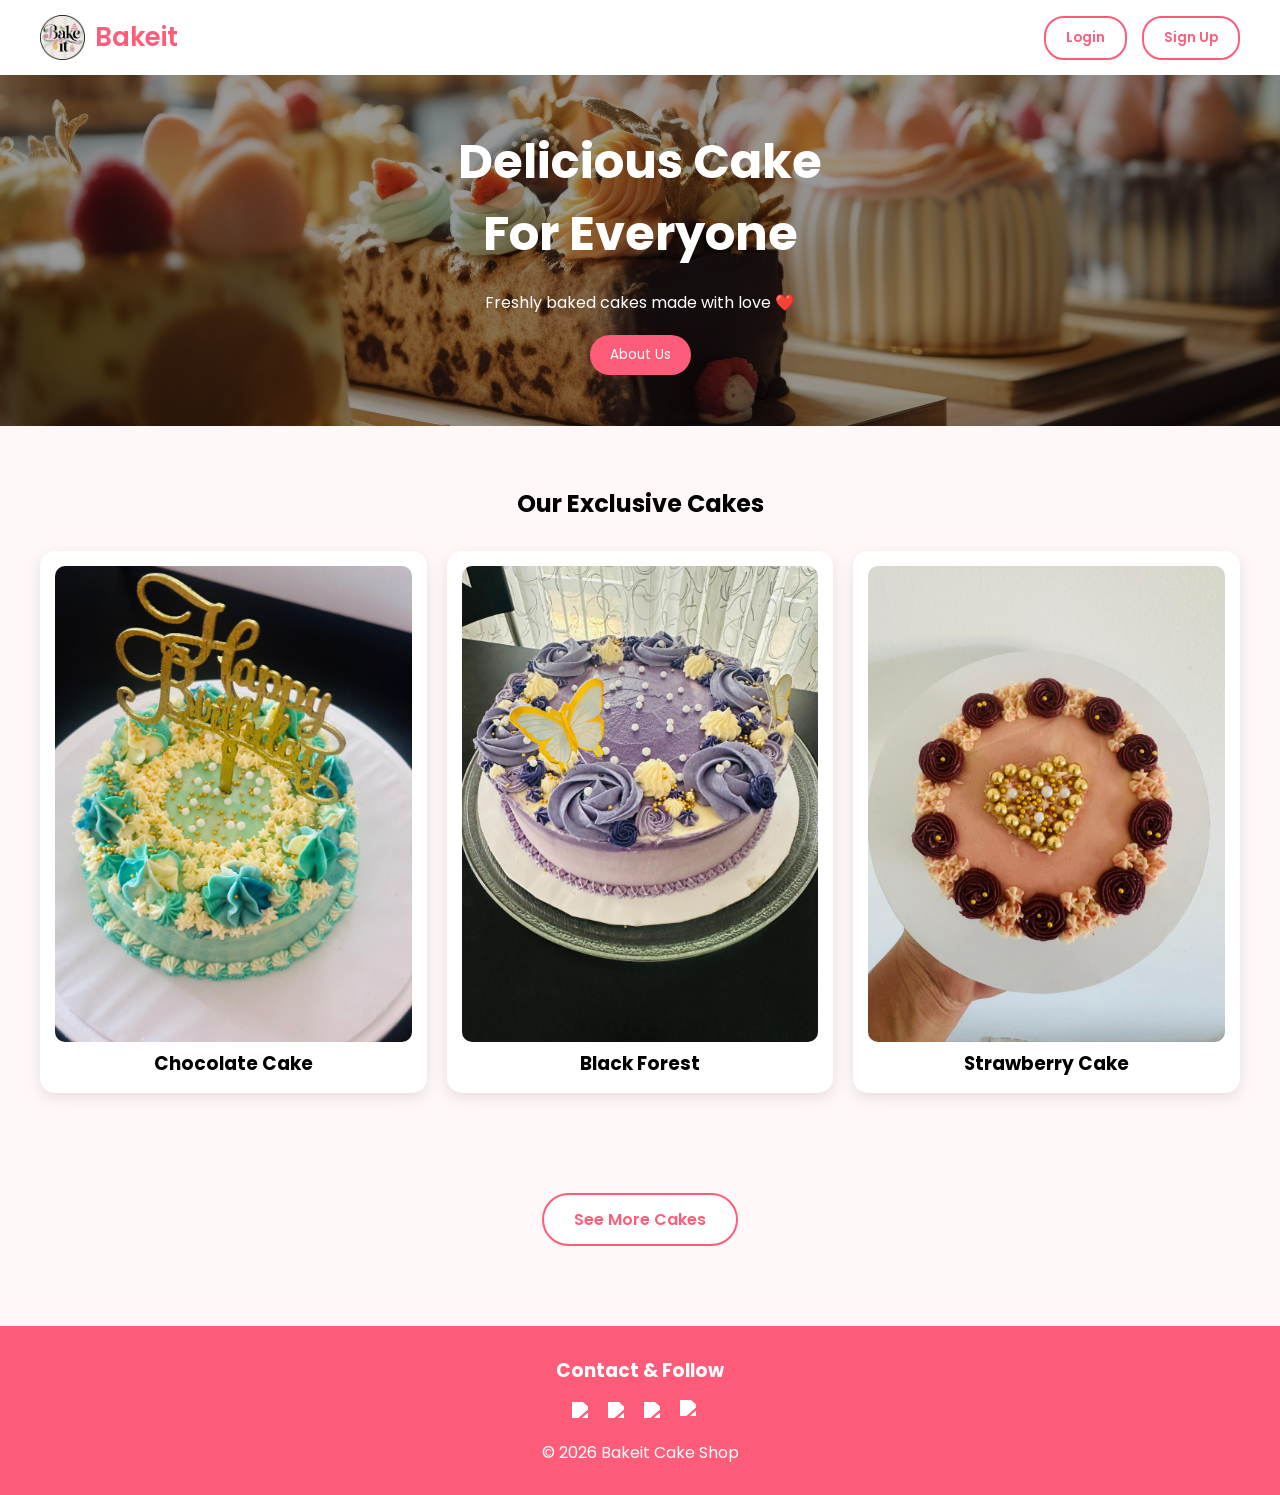
==== index.html @ 615b2ef1 "first commit" ====
<!DOCTYPE html>
<html lang="en">

<head>
  <meta charset="UTF-8">
  <meta name="viewport" content="width=device-width, initial-scale=1.0">
  <title>Bakeit Cake Shop</title>
  <link href="https://fonts.googleapis.com/css2?family=Poppins:wght@300;400;600;700&display=swap" rel="stylesheet">

  <style>
    * {
      margin: 0;
      padding: 0;
      box-sizing: border-box;
      font-family: 'Poppins', sans-serif;
    }

    body {
      background: #fff7f8;
      overflow-x: hidden;
    }

    header {
      display: flex;
      justify-content: space-between;
      /* Pushes logo left and header-right right */
      align-items: center;
      padding: 15px 40px;
      background: white;
      flex-wrap: wrap;
    }

    .header-right {
      display: flex;
      align-items: center;
      gap: 15px;
      /* Adds space between Login, Sign Up, and Cart */
    }

    /* Optional: Clean up the cart icon style to match your image */
    .cart-icon {
      font-size: 24px;
      position: relative;
      cursor: pointer;
    }

    .cart-icon span {
      position: absolute;
      top: -5px;
      right: -10px;
      background: #ff5c7a;
      color: white;
      font-size: 12px;
      padding: 2px 6px;
      border-radius: 50%;
    }

    .logo {
      display: flex;
      align-items: center;
      gap: 10px;
    }

    .logo img {
      height: 45px;
    }

    .logo span {
      font-size: 26px;
      font-weight: 600;
      color: #ff5c7a;
    }

    nav a {
      margin: 0 15px;
      text-decoration: none;
      color: #555;
    }

    .btn1 {
      background: #ff5c7a;
      color: white;
      padding: 10px 20px;
      border: none;
      border-radius: 25px;
      cursor: pointer;
    }

    /* HERO SECTION */
    .hero {
      position: relative;
      height: 351px;
      /* keep your height */
      width: 100%;
      /* full width */
      overflow: hidden;
    }

    .hero img {
      position: absolute;
      width: 100%;
      height: 100%;
      object-fit: cover;
      top: 0;
      left: 0;
      z-index: 1;
    }

    /* overlay */
    .hero::after {
      content: "";
      position: absolute;
      width: 100%;
      height: 100%;
      background: rgba(0, 0, 0, 0.4);
      top: 0;
      left: 0;
      z-index: 2;
    }

    .hero {
      display: flex;
      align-items: center;
      justify-content: center;
      text-align: center;
    }

    .hero-text {
      position: relative;
      z-index: 3;
      color: white;
      text-align: center;
      max-width: 600px;
    }

    .hero-text h1 {
      font-size: 48px;
      margin-bottom: 20px;
    }

    .hero-text p {
      margin-bottom: 20px;
    }

    .section {
      padding: 60px 40px;
      text-align: center;
    }

    .cakes {
      display: grid;
      grid-template-columns: repeat(auto-fit, minmax(250px, 1fr));
      gap: 20px;
      margin-top: 30px;
    }

    .cake {
      background: white;
      padding: 15px;
      border-radius: 15px;
      box-shadow: 0 5px 15px rgba(0, 0, 0, 0.1);
    }

    .cake img {
      width: 100%;
      border-radius: 10px;
    }

    footer {
      text-align: center;
      padding: 20px;
      background: #ff5c7a;
      color: white;
    }

    /* MOBILE */
    @media (max-width:768px) {
      .hero-text h1 {
        font-size: 28px;
      }
    }

    .see-more {
      text-align: center;
      margin: 40px 0 80px;
    }

    .see-more .btn {
      padding: 12px 30px;
      font-size: 16px;
      border-radius: 30px;
    }

    .cart-icon {
      position: relative;
      cursor: pointer;
      font-size: 20px;
    }

    .cart-icon span {
      position: absolute;
      top: -8px;
      right: -10px;
      background: #ff5c7a;
      color: white;
      font-size: 12px;
      padding: 2px 6px;
      border-radius: 50%;
    }

    .cart-box {
      position: fixed;
      right: -300px;
      top: 0;
      width: 300px;
      height: 100%;
      background: white;
      box-shadow: -5px 0 15px rgba(0, 0, 0, 0.2);
      padding: 20px;
      transition: 0.3s;
      z-index: 999;
    }

    .cart-box.active {
      right: 0;
    }

    .modal {
      display: none;
      position: fixed;
      top: 0;
      left: 0;
      width: 100%;
      height: 100%;
      background: rgba(0, 0, 0, 0.5);
      justify-content: center;
      align-items: center;
      z-index: 999;
    }

    .modal-content {
      background: white;
      padding: 20px;
      border-radius: 10px;
      text-align: center;
      width: 300px;
    }

    .modal input {
      width: 100%;
      margin: 10px 0;
      padding: 10px;
    }

    .btn {
      background: white;
      /* white button */
      color: #ff5c7a;
      /* pink text */
      padding: 10px 20px;
      border: 2px solid #ff5c7a;
      /* pink border */
      border-radius: 20px;
      cursor: pointer;
      font-weight: 600;
    }

    .btn:hover {
      background: #ff5c7a;
      color: white;
    }

    footer img:hover {
      transform: scale(1.1);
      transition: 0.3s;
    }

    @media (max-width: 768px) {

      header {
        flex-direction: row !important;
        /* keep row */
        justify-content: space-between;
        align-items: center;
        padding: 10px 15px;
      }

      .logo {
        flex: 1;
      }

      .header-right {
        display: flex;
        gap: 10px;
        flex: 1;
        justify-content: flex-end;
      }

      /* Buttons smaller for mobile */
      .btn {
        padding: 8px 14px;
        font-size: 13px;
      }

    }
  </style>
</head>

<body>

  <header>
    <div class="logo">
      <img src="images/logo.png" alt="logo">
      <span>Bakeit</span>
    </div>

    <div class="header-right" id="authArea"></div>
    </div>
  </header>

  <!-- HERO -->
  <section class="hero">

    <img src="images/main2.png" alt="cake">

    <div class="hero-text">
      <h1>Delicious Cake<br>For Everyone</h1>
      <p>Freshly baked cakes made with love ❤️</p>
      <button class="btn1" onclick="openAbout()">About Us</button>
    </div>
    <div id="loginBox" class="modal">
      <div class="modal-content">
        <h2>Login</h2>
        <input type="text" id="loginUser" placeholder="Username">
        <input type="password" id="loginPass" placeholder="Password">
        <button onclick="login()">Login</button>
        <span onclick="closeModal()">Close</span>
      </div>
    </div>

    <div id="signupBox" class="modal">
      <div class="modal-content">
        <h2>Sign Up</h2>
        <input type="text" id="signupUser" placeholder="Username">
        <input type="password" id="signupPass" placeholder="Password">
        <button onclick="signup()">Sign Up</button>
        <span onclick="closeModal()">Close</span>
      </div>
    </div>


  </section>
  <div id="overlay" style="
  display:none;
  position:fixed;
  top:0;
  left:0;
  width:100%;
  height:100%;
  background:rgba(0,0,0,0.5);
  z-index:999;
"></div>
  <div id="aboutBox" style="
  display:none;
  position:fixed;
  top:50%;
  left:50%;
  transform:translate(-50%,-50%);
  background:white;
  padding:30px;
  border-radius:15px;
  width:90%;
  max-width:500px;
  box-shadow:0 10px 40px rgba(0,0,0,0.3);
  z-index:1000;
  text-align:center;
">

    <h2>About Bakeit 🍰</h2>

    <p style="margin-top:15px;color:#555;">
      Welcome to Bakeit — your favorite place for fresh and delicious cakes.
      We bake with love and use high-quality ingredients to make every celebration special ❤️
    </p>

    <button onclick="closeAbout()" style="
    margin-top:20px;
    padding:10px 20px;
    border:none;
    background:#ff5c7a;
    color:white;
    border-radius:20px;
    cursor:pointer;
  ">
      Close
    </button>

  </div>

  <div id="loginPopup" style="
  display:none;
  position:fixed;
  top:50%;
  left:50%;
  transform:translate(-50%,-50%);
  background:white;
  padding:25px;
  border-radius:15px;
  box-shadow:0 10px 30px rgba(0,0,0,0.3);
  text-align:center;
  z-index:1000;
">

    <h3>Please login first 🔐</h3>

    <button onclick="goLogin()" style="
    margin-top:15px;
    padding:10px 20px;
    border:none;
    background:#ff5c7a;
    color:white;
    border-radius:20px;
    cursor:pointer;
  ">
      Go to Login
    </button>

    <br><br>

    <button onclick="closePopup()" style="
    border:none;
    background:#ddd;
    padding:8px 15px;
    border-radius:10px;
    cursor:pointer;
  ">
      Close
    </button>

  </div>
  <div id="overlay" style="
  display:none;
  position:fixed;
  top:0;
  left:0;
  width:100%;
  height:100%;
  background:rgba(0,0,0,0.5);
  z-index:999;
"></div>

  <!-- MENU -->
  <section class="section" id="menu">
    <h2>Our Exclusive Cakes</h2>

    <div class="cakes">

      <div class="cake">
        <img src="images/cake3.jpeg">
        <h3>Chocolate Cake</h3>
      </div>

      <div class="cake">
        <img src="images/cake2.jpeg">
        <h3>Black Forest</h3>
      </div>

      <div class="cake">
        <img src="images/cake.jpeg">
        <h3>Strawberry Cake</h3>
      </div>

    </div>
  </section>
  <div class="see-more">
    <button class="btn" onclick="goProducts()">See More Cakes</button>
  </div>
  <div id="contactBox" style="
  display:none;
  position:fixed;
  top:50%;
  left:50%;
  transform:translate(-50%,-50%);
  background:white;
  padding:25px;
  border-radius:15px;
  text-align:center;
  box-shadow:0 10px 30px rgba(0,0,0,0.3);
  z-index:1000;
">

    <h3>Contact Info</h3>

    <p style="margin-top:10px;">📧 [bakeit@gmail.com]</p>

    <p>
      <a href="https://wa.me/94769207762" target="_blank" style="color:#25D366;">
        💬 WhatsApp
      </a>
    </p>

    <button onclick="closeContact()" style="
    margin-top:10px;
    padding:8px 15px;
    border:none;
    background:#ff5c7a;
    color:white;
    border-radius:10px;
    cursor:pointer;
  ">
      Close
    </button>

  </div>
  <div id="overlay" style="
  display:none;
  position:fixed;
  top:0;
  left:0;
  width:100%;
  height:100%;
  background:rgba(0,0,0,0.5);
  z-index:999;
"></div>

  <footer style="background:#ff5c7a;color:white;text-align:center;padding:30px;">

    <h3>Contact & Follow</h3>

    <div style="margin:15px 0;display:flex;justify-content:center;gap:20px;">

      <!-- INSTAGRAM -->
      <a href="#" target="_blank">
        <img src="https://img.icons8.com/?size=100&id=5eT5OnLluNOx&format=png&color=000000" width="28"
          style="filter:brightness(0) invert(1);">
      </a>

      <!-- FACEBOOK -->
      <a href="#" target="_blank">
        <img src="https://img.icons8.com/?size=100&id=435&format=png&color=000000" width="28"
          style="filter:brightness(0) invert(1);">
      </a>

      <!-- GOOGLE MAP -->
      <a href="https://maps.google.com?q=colombo" target="_blank">
        <img src="https://cdn-icons-png.flaticon.com/512/684/684908.png" width="28"
          style="filter:brightness(0) invert(1);">
      </a>

      <!-- CONTACT ICON -->
      <img src="https://cdn-icons-png.flaticon.com/512/561/561127.png" width="28"
        style="cursor:pointer;filter:brightness(0) invert(1);" onclick="openContact()">

    </div>

    <p>© 2026 Bakeit Cake Shop</p>

  </footer>

  <script>function loadAuth() {
      let user = JSON.parse(localStorage.getItem("user"));
      let box = document.getElementById("authArea");

      if (user) {
        box.innerHTML = `
      <span>Hi, ${user.first || "User"}</span>
      <button class="btn" onclick="logout()">Logout</button>
    `;
      } else {
        box.innerHTML = `
      <button class="btn" onclick="window.location.href='login.html'">Login</button>
      <button class="btn" onclick="window.location.href='signup.html'">Sign Up</button>
    `;
      }
    }

    function logout() {
      localStorage.removeItem("user");
      location.reload();
    }

    loadAuth();</script>
  <script>function goOrders() {
      let user = JSON.parse(localStorage.getItem("user"));
      if (!user) {
        alert("Login first!");
        window.location.href = "login.html";
      } else {
        window.location.href = "myorders.html";
      }
    }

    function goProfile() {
      let user = JSON.parse(localStorage.getItem("user"));
      if (!user) {
        window.location.href = "login.html";
      } else {
        window.location.href = "profile.html";
      }
    }

    function showMore() {
      window.location.href = "product.html";
    }</script>
  <script>function loadAuth() {

      let user = JSON.parse(localStorage.getItem("user"));
      let box = document.getElementById("authArea");

      // NOT LOGGED IN
      if (!user) {
        box.innerHTML = `
      <button class="btn" onclick="window.location.href='login.html'">Login</button>
      <button class="btn" onclick="window.location.href='signup.html'">Sign Up</button>
    `;
      }

      // LOGGED IN
      else {

        // 👑 ADMIN USER
        if (user.email === "admin@gmail.com") {
          box.innerHTML = `

        <img src="https://cdn-icons-png.flaticon.com/512/1046/1046857.png"
             width="25"
             onclick="goOrders()"
             style="cursor:pointer;">

        <img src="https://cdn-icons-png.flaticon.com/512/1077/1077114.png"
             width="25"
             onclick="goProfile()"
             style="cursor:pointer;">

        <button class="btn" onclick="goAdmin()">Admin</button>
      `;
        }

        // NORMAL USER
        else {
          box.innerHTML = `

        <img src="https://cdn-icons-png.flaticon.com/512/1046/1046857.png"
             width="25"
             onclick="goOrders()"
             style="cursor:pointer;">

        <img src="https://cdn-icons-png.flaticon.com/512/1077/1077114.png"
             width="25"
             onclick="goProfile()"
             style="cursor:pointer;">
      `;
        }
      }
    }

    // NAVIGATION
    function goAdmin() {
      window.location.href = "admin.html";
    }

    function goOrders() {
      window.location.href = "myorders.html";
    }

    function goProfile() {
      window.location.href = "profile.html";
    }

    // LOAD
    loadAuth();</script>
  <script>function openAbout() {
      document.getElementById("aboutBox").style.display = "block";
      document.getElementById("overlay").style.display = "block";
    }

    function closeAbout() {
      document.getElementById("aboutBox").style.display = "none";
      document.getElementById("overlay").style.display = "none";
    }</script>
  <script>document.getElementById("overlay").onclick = closeAbout;</script>
  <script>function goProducts() {
      let user = JSON.parse(localStorage.getItem("user"));

      if (!user) {
        openLoginPopup(); // show popup
      } else {
        window.location.href = "product.html";
      }
    }</script>
  <script>function openLoginPopup() {
      document.getElementById("loginPopup").style.display = "block";
      document.getElementById("overlay").style.display = "block";
    }

    function closePopup() {
      document.getElementById("loginPopup").style.display = "none";
      document.getElementById("overlay").style.display = "none";
    }

    function goLogin() {
      window.location.href = "login.html";
    }</script>
  <script>document.getElementById("overlay").onclick = closePopup;</script>
  <script>function openContact() {
      document.getElementById("contactBox").style.display = "block";
      document.getElementById("overlay").style.display = "block";
    }

    function closeContact() {
      document.getElementById("contactBox").style.display = "none";
      document.getElementById("overlay").style.display = "none";
    }

    // CLICK OUTSIDE CLOSE
    document.getElementById("overlay").onclick = closeContact;</script>


</body>

</html>
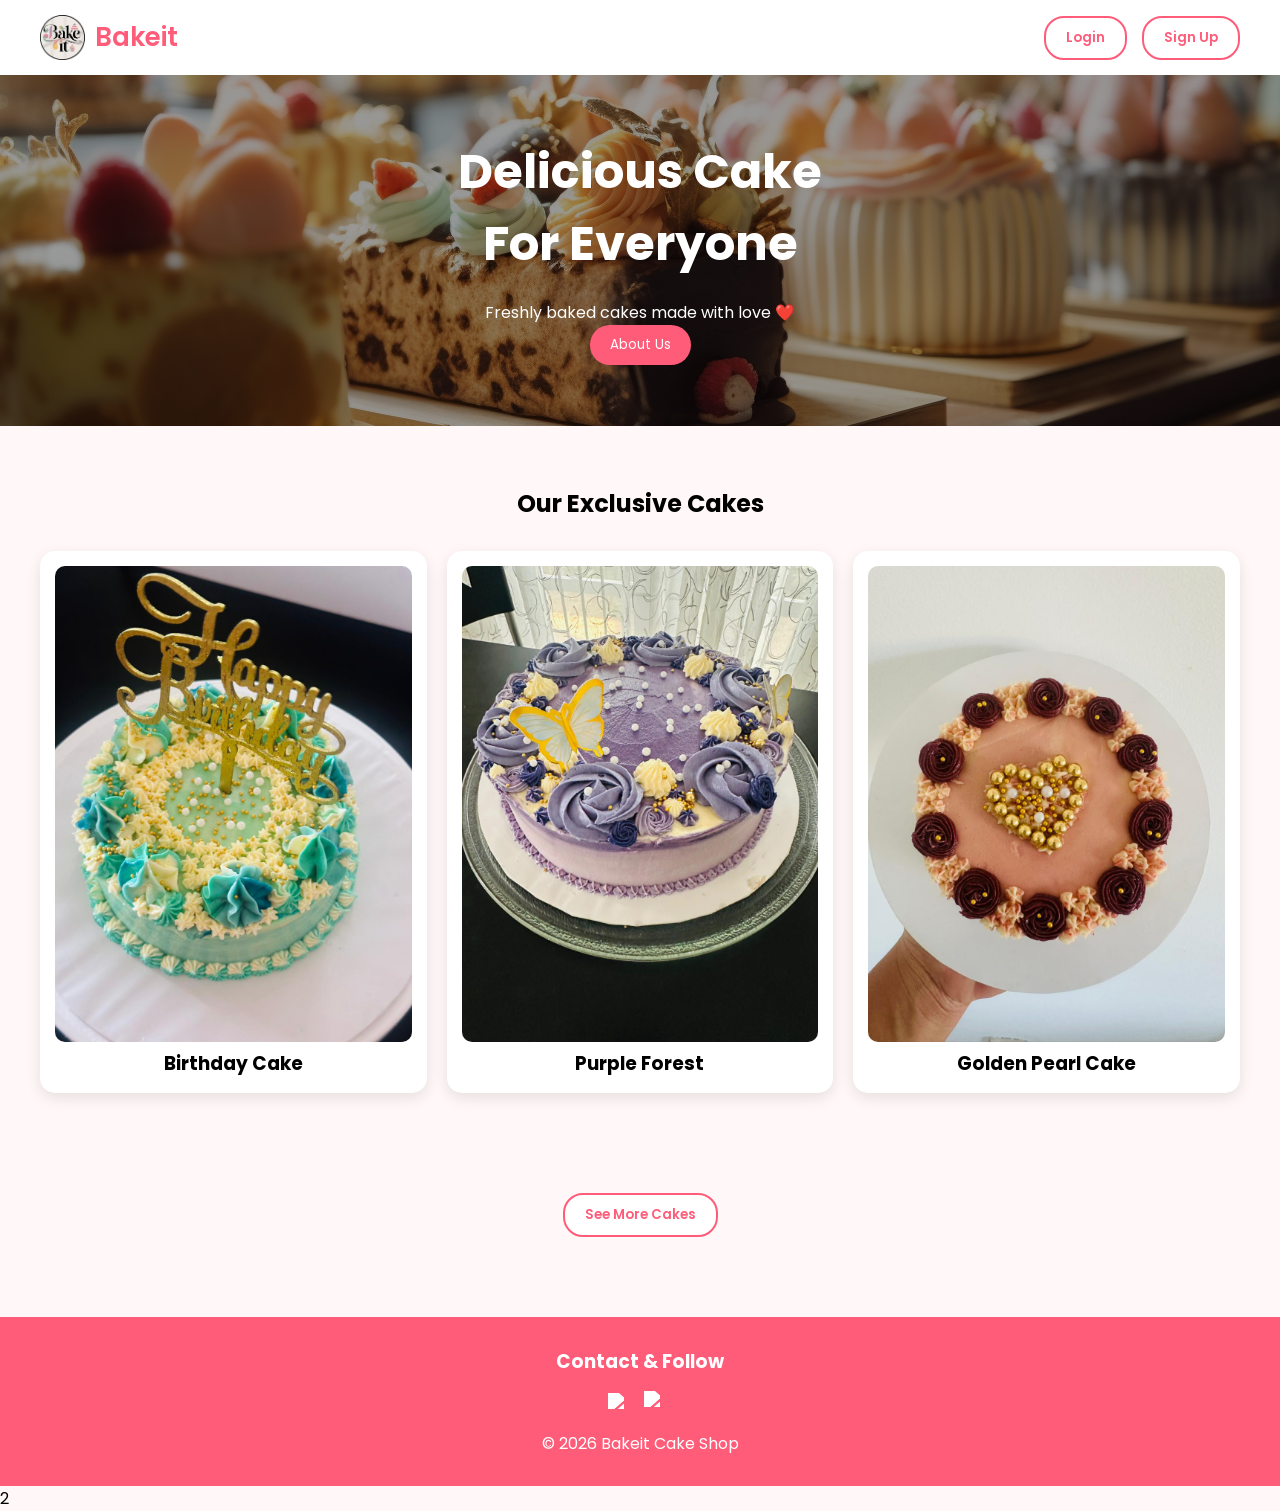
==== commit f4b2e975: "First commit - Bakeit website" ====
--- a/index.html
+++ b/index.html
@@ -6,571 +6,328 @@
   <meta name="viewport" content="width=device-width, initial-scale=1.0">
   <title>Bakeit Cake Shop</title>
   <link href="https://fonts.googleapis.com/css2?family=Poppins:wght@300;400;600;700&display=swap" rel="stylesheet">
-
-  <style>
-    * {
-      margin: 0;
-      padding: 0;
-      box-sizing: border-box;
-      font-family: 'Poppins', sans-serif;
-    }
-
-    body {
-      background: #fff7f8;
-      overflow-x: hidden;
+  <script src="scripts/firebase-config.js"></script>
+</head>
+
+<style>
+  /* --- CSS STYLES --- */
+  * {
+    margin: 0;
+    padding: 0;
+    box-sizing: border-box;
+    font-family: 'Poppins', sans-serif;
+  }
+
+  body {
+    background: #fff7f8;
+    overflow-x: hidden;
+  }
+
+  header {
+    display: flex;
+    justify-content: space-between;
+    align-items: center;
+    padding: 15px 40px;
+    background: white;
+    flex-wrap: wrap;
+  }
+
+  .header-right {
+    display: flex;
+    align-items: center;
+    gap: 15px;
+  }
+
+  .logo {
+    display: flex;
+    align-items: center;
+    gap: 10px;
+    cursor: pointer;
+  }
+
+  .logo img {
+    height: 45px;
+  }
+
+  .logo span {
+    font-size: 26px;
+    font-weight: 600;
+    color: #ff5c7a;
+  }
+
+  .btn1 {
+    background: #ff5c7a;
+    color: white;
+    padding: 10px 20px;
+    border: none;
+    border-radius: 25px;
+    cursor: pointer;
+  }
+
+  .btn {
+    background: white;
+    color: #ff5c7a;
+    padding: 10px 20px;
+    border: 2px solid #ff5c7a;
+    border-radius: 20px;
+    cursor: pointer;
+    font-weight: 600;
+    text-decoration: none;
+    display: inline-block;
+  }
+
+  .btn:hover {
+    background: #ff5c7a;
+    color: white;
+  }
+
+  /* HERO SECTION */
+  .hero {
+    position: relative;
+    height: 351px;
+    width: 100%;
+    overflow: hidden;
+    display: flex;
+    align-items: center;
+    justify-content: center;
+    text-align: center;
+  }
+
+  .hero img {
+    position: absolute;
+    width: 100%;
+    height: 100%;
+    object-fit: cover;
+    top: 0;
+    left: 0;
+    z-index: 1;
+  }
+
+  .hero::after {
+    content: "";
+    position: absolute;
+    width: 100%;
+    height: 100%;
+    background: rgba(0, 0, 0, 0.4);
+    top: 0;
+    left: 0;
+    z-index: 2;
+  }
+
+  .hero-text {
+    position: relative;
+    z-index: 3;
+    color: white;
+    max-width: 600px;
+  }
+
+  .hero-text h1 {
+    font-size: 48px;
+    margin-bottom: 20px;
+  }
+
+  /* SECTION & CAKES */
+  .section {
+    padding: 60px 40px;
+    text-align: center;
+  }
+
+  .cakes {
+    display: grid;
+    grid-template-columns: repeat(auto-fit, minmax(250px, 1fr));
+    gap: 20px;
+    margin-top: 30px;
+  }
+
+  .cake {
+    background: white;
+    padding: 15px;
+    border-radius: 15px;
+    box-shadow: 0 5px 15px rgba(0, 0, 0, 0.1);
+  }
+
+  .cake img {
+    width: 100%;
+    border-radius: 10px;
+  }
+
+  .see-more {
+    text-align: center;
+    margin: 40px 0 80px;
+  }
+
+  /* MODALS & OVERLAYS */
+  #overlay {
+    display: none;
+    position: fixed;
+    top: 0;
+    left: 0;
+    width: 100%;
+    height: 100%;
+    background: rgba(0, 0, 0, 0.5);
+    z-index: 999;
+  }
+
+  .modal-box {
+    display: none;
+    position: fixed;
+    top: 50%;
+    left: 50%;
+    transform: translate(-50%, -50%);
+    background: white;
+    padding: 30px;
+    border-radius: 15px;
+    width: 90%;
+    max-width: 500px;
+    box-shadow: 0 10px 40px rgba(0, 0, 0, 0.3);
+    z-index: 1000;
+    text-align: center;
+  }
+
+  footer {
+    background: #ff5c7a;
+    color: white;
+    text-align: center;
+    padding: 30px;
+  }
+
+  .social-icons img {
+    filter: brightness(0) invert(1);
+    cursor: pointer;
+    transition: 0.3s;
+  }
+
+  .social-icons img:hover {
+    transform: scale(1.1);
+  }
+
+  /* MOBILE */
+  @media (max-width: 768px) {
+    .hero-text h1 {
+      font-size: 28px;
     }
 
     header {
-      display: flex;
-      justify-content: space-between;
-      /* Pushes logo left and header-right right */
-      align-items: center;
-      padding: 15px 40px;
-      background: white;
-      flex-wrap: wrap;
+      padding: 10px 15px;
     }
 
     .header-right {
-      display: flex;
-      align-items: center;
-      gap: 15px;
-      /* Adds space between Login, Sign Up, and Cart */
-    }
-
-    /* Optional: Clean up the cart icon style to match your image */
-    .cart-icon {
-      font-size: 24px;
-      position: relative;
-      cursor: pointer;
-    }
-
-    .cart-icon span {
-      position: absolute;
-      top: -5px;
-      right: -10px;
-      background: #ff5c7a;
-      color: white;
+      gap: 8px;
+    }
+
+    .btn {
+      padding: 8px 12px;
       font-size: 12px;
-      padding: 2px 6px;
-      border-radius: 50%;
-    }
-
-    .logo {
-      display: flex;
-      align-items: center;
-      gap: 10px;
-    }
-
-    .logo img {
-      height: 45px;
-    }
-
-    .logo span {
-      font-size: 26px;
-      font-weight: 600;
-      color: #ff5c7a;
-    }
-
-    nav a {
-      margin: 0 15px;
-      text-decoration: none;
-      color: #555;
-    }
-
-    .btn1 {
-      background: #ff5c7a;
-      color: white;
-      padding: 10px 20px;
-      border: none;
-      border-radius: 25px;
-      cursor: pointer;
-    }
-
-    /* HERO SECTION */
-    .hero {
-      position: relative;
-      height: 351px;
-      /* keep your height */
-      width: 100%;
-      /* full width */
-      overflow: hidden;
-    }
-
-    .hero img {
-      position: absolute;
-      width: 100%;
-      height: 100%;
-      object-fit: cover;
-      top: 0;
-      left: 0;
-      z-index: 1;
-    }
-
-    /* overlay */
-    .hero::after {
-      content: "";
-      position: absolute;
-      width: 100%;
-      height: 100%;
-      background: rgba(0, 0, 0, 0.4);
-      top: 0;
-      left: 0;
-      z-index: 2;
-    }
-
-    .hero {
-      display: flex;
-      align-items: center;
-      justify-content: center;
-      text-align: center;
-    }
-
-    .hero-text {
-      position: relative;
-      z-index: 3;
-      color: white;
-      text-align: center;
-      max-width: 600px;
-    }
-
-    .hero-text h1 {
-      font-size: 48px;
-      margin-bottom: 20px;
-    }
-
-    .hero-text p {
-      margin-bottom: 20px;
-    }
-
-    .section {
-      padding: 60px 40px;
-      text-align: center;
-    }
-
-    .cakes {
-      display: grid;
-      grid-template-columns: repeat(auto-fit, minmax(250px, 1fr));
-      gap: 20px;
-      margin-top: 30px;
-    }
-
-    .cake {
-      background: white;
-      padding: 15px;
-      border-radius: 15px;
-      box-shadow: 0 5px 15px rgba(0, 0, 0, 0.1);
-    }
-
-    .cake img {
-      width: 100%;
-      border-radius: 10px;
-    }
-
-    footer {
-      text-align: center;
-      padding: 20px;
-      background: #ff5c7a;
-      color: white;
-    }
-
-    /* MOBILE */
-    @media (max-width:768px) {
-      .hero-text h1 {
-        font-size: 28px;
-      }
-    }
-
-    .see-more {
-      text-align: center;
-      margin: 40px 0 80px;
-    }
-
-    .see-more .btn {
-      padding: 12px 30px;
-      font-size: 16px;
-      border-radius: 30px;
-    }
-
-    .cart-icon {
-      position: relative;
-      cursor: pointer;
-      font-size: 20px;
-    }
-
-    .cart-icon span {
-      position: absolute;
-      top: -8px;
-      right: -10px;
-      background: #ff5c7a;
-      color: white;
-      font-size: 12px;
-      padding: 2px 6px;
-      border-radius: 50%;
-    }
-
-    .cart-box {
-      position: fixed;
-      right: -300px;
-      top: 0;
-      width: 300px;
-      height: 100%;
-      background: white;
-      box-shadow: -5px 0 15px rgba(0, 0, 0, 0.2);
-      padding: 20px;
-      transition: 0.3s;
-      z-index: 999;
-    }
-
-    .cart-box.active {
-      right: 0;
-    }
-
-    .modal {
-      display: none;
-      position: fixed;
-      top: 0;
-      left: 0;
-      width: 100%;
-      height: 100%;
-      background: rgba(0, 0, 0, 0.5);
-      justify-content: center;
-      align-items: center;
-      z-index: 999;
-    }
-
-    .modal-content {
-      background: white;
-      padding: 20px;
-      border-radius: 10px;
-      text-align: center;
-      width: 300px;
-    }
-
-    .modal input {
-      width: 100%;
-      margin: 10px 0;
-      padding: 10px;
-    }
-
-    .btn {
-      background: white;
-      /* white button */
-      color: #ff5c7a;
-      /* pink text */
-      padding: 10px 20px;
-      border: 2px solid #ff5c7a;
-      /* pink border */
-      border-radius: 20px;
-      cursor: pointer;
-      font-weight: 600;
-    }
-
-    .btn:hover {
-      background: #ff5c7a;
-      color: white;
-    }
-
-    footer img:hover {
-      transform: scale(1.1);
-      transition: 0.3s;
-    }
-
-    @media (max-width: 768px) {
-
-      header {
-        flex-direction: row !important;
-        /* keep row */
-        justify-content: space-between;
-        align-items: center;
-        padding: 10px 15px;
-      }
-
-      .logo {
-        flex: 1;
-      }
-
-      .header-right {
-        display: flex;
-        gap: 10px;
-        flex: 1;
-        justify-content: flex-end;
-      }
-
-      /* Buttons smaller for mobile */
-      .btn {
-        padding: 8px 14px;
-        font-size: 13px;
-      }
-
-    }
-  </style>
+    }
+  }
+</style>
 </head>
 
 <body>
 
   <header>
-    <div class="logo">
+    <div class="logo" onclick="location.reload()">
       <img src="images/logo.png" alt="logo">
       <span>Bakeit</span>
     </div>
-
-    <div class="header-right" id="authArea"></div>
+    <div class="header-right" id="authArea">
     </div>
   </header>
 
-  <!-- HERO -->
   <section class="hero">
-
-    <img src="images/main2.png" alt="cake">
-
+    <img src="images/main2.png" alt="hero cake">
     <div class="hero-text">
       <h1>Delicious Cake<br>For Everyone</h1>
       <p>Freshly baked cakes made with love ❤️</p>
       <button class="btn1" onclick="openAbout()">About Us</button>
     </div>
-    <div id="loginBox" class="modal">
-      <div class="modal-content">
-        <h2>Login</h2>
-        <input type="text" id="loginUser" placeholder="Username">
-        <input type="password" id="loginPass" placeholder="Password">
-        <button onclick="login()">Login</button>
-        <span onclick="closeModal()">Close</span>
+  </section>
+
+  <section class="section" id="menu">
+    <h2>Our Exclusive Cakes</h2>
+    <div class="cakes">
+      <div class="cake">
+        <img src="images/cake3.jpeg" alt="Chocolate">
+        <h3>Birthday Cake</h3>
       </div>
-    </div>
-
-    <div id="signupBox" class="modal">
-      <div class="modal-content">
-        <h2>Sign Up</h2>
-        <input type="text" id="signupUser" placeholder="Username">
-        <input type="password" id="signupPass" placeholder="Password">
-        <button onclick="signup()">Sign Up</button>
-        <span onclick="closeModal()">Close</span>
+      <div class="cake">
+        <img src="images/cake2.jpeg" alt="Black Forest">
+        <h3>Purple Forest</h3>
       </div>
-    </div>
-
-
+      <div class="cake">
+        <img src="images/cake.jpeg" alt="Strawberry">
+        <h3>Golden Pearl Cake</h3>
+      </div>
+    </div>
   </section>
-  <div id="overlay" style="
-  display:none;
-  position:fixed;
-  top:0;
-  left:0;
-  width:100%;
-  height:100%;
-  background:rgba(0,0,0,0.5);
-  z-index:999;
-"></div>
-  <div id="aboutBox" style="
-  display:none;
-  position:fixed;
-  top:50%;
-  left:50%;
-  transform:translate(-50%,-50%);
-  background:white;
-  padding:30px;
-  border-radius:15px;
-  width:90%;
-  max-width:500px;
-  box-shadow:0 10px 40px rgba(0,0,0,0.3);
-  z-index:1000;
-  text-align:center;
-">
-
+
+  <div class="see-more">
+    <button class="btn" onclick="goProducts()">See More Cakes</button>
+  </div>
+
+  <div id="overlay" onclick="closeAllModals()"></div>
+
+  <div id="aboutBox" class="modal-box">
     <h2>About Bakeit 🍰</h2>
-
     <p style="margin-top:15px;color:#555;">
       Welcome to Bakeit — your favorite place for fresh and delicious cakes.
       We bake with love and use high-quality ingredients to make every celebration special ❤️
     </p>
-
-    <button onclick="closeAbout()" style="
-    margin-top:20px;
-    padding:10px 20px;
-    border:none;
-    background:#ff5c7a;
-    color:white;
-    border-radius:20px;
-    cursor:pointer;
-  ">
-      Close
-    </button>
-
+    <button class="btn1" style="margin-top:20px;" onclick="closeAllModals()">Close</button>
   </div>
 
-  <div id="loginPopup" style="
-  display:none;
-  position:fixed;
-  top:50%;
-  left:50%;
-  transform:translate(-50%,-50%);
-  background:white;
-  padding:25px;
-  border-radius:15px;
-  box-shadow:0 10px 30px rgba(0,0,0,0.3);
-  text-align:center;
-  z-index:1000;
-">
-
+  <div id="loginPopup" class="modal-box">
     <h3>Please login first 🔐</h3>
-
-    <button onclick="goLogin()" style="
-    margin-top:15px;
-    padding:10px 20px;
-    border:none;
-    background:#ff5c7a;
-    color:white;
-    border-radius:20px;
-    cursor:pointer;
-  ">
-      Go to Login
-    </button>
-
+    <button class="btn1" style="margin-top:15px;" onclick="window.location.href='login.html'">Go to Login</button>
     <br><br>
-
-    <button onclick="closePopup()" style="
-    border:none;
-    background:#ddd;
-    padding:8px 15px;
-    border-radius:10px;
-    cursor:pointer;
-  ">
-      Close
-    </button>
-
+    <button onclick="closeAllModals()"
+      style="border:none; background:#ddd; padding:8px 15px; border-radius:10px; cursor:pointer;">Close</button>
   </div>
-  <div id="overlay" style="
-  display:none;
-  position:fixed;
-  top:0;
-  left:0;
-  width:100%;
-  height:100%;
-  background:rgba(0,0,0,0.5);
-  z-index:999;
-"></div>
-
-  <!-- MENU -->
-  <section class="section" id="menu">
-    <h2>Our Exclusive Cakes</h2>
-
-    <div class="cakes">
-
-      <div class="cake">
-        <img src="images/cake3.jpeg">
-        <h3>Chocolate Cake</h3>
-      </div>
-
-      <div class="cake">
-        <img src="images/cake2.jpeg">
-        <h3>Black Forest</h3>
-      </div>
-
-      <div class="cake">
-        <img src="images/cake.jpeg">
-        <h3>Strawberry Cake</h3>
-      </div>
-
-    </div>
-  </section>
-  <div class="see-more">
-    <button class="btn" onclick="goProducts()">See More Cakes</button>
+
+  <div id="contactBox" class="modal-box">
+    <h3>Contact Info</h3>
+    <p style="margin-top:10px;">📧 bakeit@gmail.com</p>
+    <p><a href="https://wa.me/94769207762" target="_blank" style="color:#25D366; text-decoration:none;">💬 WhatsApp</a>
+    </p>
+    <button class="btn1" style="margin-top:10px;" onclick="closeAllModals()">Close</button>
   </div>
-  <div id="contactBox" style="
-  display:none;
-  position:fixed;
-  top:50%;
-  left:50%;
-  transform:translate(-50%,-50%);
-  background:white;
-  padding:25px;
-  border-radius:15px;
-  text-align:center;
-  box-shadow:0 10px 30px rgba(0,0,0,0.3);
-  z-index:1000;
-">
-
-    <h3>Contact Info</h3>
-
-    <p style="margin-top:10px;">📧 [bakeit@gmail.com]</p>
-
-    <p>
-      <a href="https://wa.me/94769207762" target="_blank" style="color:#25D366;">
-        💬 WhatsApp
-      </a>
-    </p>
-
-    <button onclick="closeContact()" style="
-    margin-top:10px;
-    padding:8px 15px;
-    border:none;
-    background:#ff5c7a;
-    color:white;
-    border-radius:10px;
-    cursor:pointer;
-  ">
-      Close
-    </button>
-
-  </div>
-  <div id="overlay" style="
-  display:none;
-  position:fixed;
-  top:0;
-  left:0;
-  width:100%;
-  height:100%;
-  background:rgba(0,0,0,0.5);
-  z-index:999;
-"></div>
-
-  <footer style="background:#ff5c7a;color:white;text-align:center;padding:30px;">
-
+
+  <footer>
     <h3>Contact & Follow</h3>
-
-    <div style="margin:15px 0;display:flex;justify-content:center;gap:20px;">
-
-      <!-- INSTAGRAM -->
-      <a href="#" target="_blank">
-        <img src="https://img.icons8.com/?size=100&id=5eT5OnLluNOx&format=png&color=000000" width="28"
-          style="filter:brightness(0) invert(1);">
-      </a>
-
-      <!-- FACEBOOK -->
-      <a href="#" target="_blank">
-        <img src="https://img.icons8.com/?size=100&id=435&format=png&color=000000" width="28"
-          style="filter:brightness(0) invert(1);">
-      </a>
-
-      <!-- GOOGLE MAP -->
-      <a href="https://maps.google.com?q=colombo" target="_blank">
-        <img src="https://cdn-icons-png.flaticon.com/512/684/684908.png" width="28"
-          style="filter:brightness(0) invert(1);">
-      </a>
-
-      <!-- CONTACT ICON -->
-      <img src="https://cdn-icons-png.flaticon.com/512/561/561127.png" width="28"
-        style="cursor:pointer;filter:brightness(0) invert(1);" onclick="openContact()">
-
-    </div>
-
+    <div class="social-icons" style="margin:15px 0; display:flex; justify-content:center; gap:20px;">
+      <a href="#"><img src="https://img.icons8.com/?size=100&id=5eT5OnLluNOx&format=png" width="28"
+          onclick="https://www.instagram.com/bakeit_bynad/"></a>
+      <img src="https://cdn-icons-png.flaticon.com/512/561/561127.png" width="28" onclick="openContact()">
+    </div>
     <p>© 2026 Bakeit Cake Shop</p>
-
   </footer>
 
-  <script>function loadAuth() {
-      let user = JSON.parse(localStorage.getItem("user"));
-      let box = document.getElementById("authArea");
-
-      if (user) {
-        box.innerHTML = `
-      <span>Hi, ${user.first || "User"}</span>
-      <button class="btn" onclick="logout()">Logout</button>
-    `;
+  <script>
+    // 1. AUTHENTICATION LOADING
+    function loadAuth() {
+      const user = JSON.parse(localStorage.getItem("user"));
+      const authArea = document.getElementById("authArea");
+
+      if (!user) {
+        // GUEST VIEW
+        authArea.innerHTML = `
+          <button class="btn" onclick="window.location.href='login.html'">Login</button>
+          <button class="btn" onclick="window.location.href='signup.html'">Sign Up</button>
+        `;
       } else {
-        box.innerHTML = `
-      <button class="btn" onclick="window.location.href='login.html'">Login</button>
-      <button class="btn" onclick="window.location.href='signup.html'">Sign Up</button>
-    `;
+        // LOGGED IN VIEW
+        let html = `
+          <img src="https://cdn-icons-png.flaticon.com/512/1046/1046857.png" width="25" title="My Orders" onclick="window.location.href='myorders.html'" style="cursor:pointer;">
+          <img src="https://cdn-icons-png.flaticon.com/512/1077/1077114.png" width="25" title="Profile" onclick="window.location.href='profile.html'" style="cursor:pointer;">
+        `;
+
+        if (user.email === "admin@gmail.com") {
+          html += `<button class="btn" onclick="window.location.href='admin.html'">Admin</button>`;
+        } else {
+          html += `<button class="btn" onclick="logout()">Logout</button>`;
+        }
+
+        authArea.innerHTML = html;
       }
     }
 
@@ -579,143 +336,43 @@
       location.reload();
     }
 
-    loadAuth();</script>
-  <script>function goOrders() {
-      let user = JSON.parse(localStorage.getItem("user"));
+    // 2. NAVIGATION LOGIC
+    function goProducts() {
+      const user = JSON.parse(localStorage.getItem("user"));
       if (!user) {
-        alert("Login first!");
-        window.location.href = "login.html";
-      } else {
-        window.location.href = "myorders.html";
-      }
-    }
-
-    function goProfile() {
-      let user = JSON.parse(localStorage.getItem("user"));
-      if (!user) {
-        window.location.href = "login.html";
-      } else {
-        window.location.href = "profile.html";
-      }
-    }
-
-    function showMore() {
-      window.location.href = "product.html";
-    }</script>
-  <script>function loadAuth() {
-
-      let user = JSON.parse(localStorage.getItem("user"));
-      let box = document.getElementById("authArea");
-
-      // NOT LOGGED IN
-      if (!user) {
-        box.innerHTML = `
-      <button class="btn" onclick="window.location.href='login.html'">Login</button>
-      <button class="btn" onclick="window.location.href='signup.html'">Sign Up</button>
-    `;
-      }
-
-      // LOGGED IN
-      else {
-
-        // 👑 ADMIN USER
-        if (user.email === "admin@gmail.com") {
-          box.innerHTML = `
-
-        <img src="https://cdn-icons-png.flaticon.com/512/1046/1046857.png"
-             width="25"
-             onclick="goOrders()"
-             style="cursor:pointer;">
-
-        <img src="https://cdn-icons-png.flaticon.com/512/1077/1077114.png"
-             width="25"
-             onclick="goProfile()"
-             style="cursor:pointer;">
-
-        <button class="btn" onclick="goAdmin()">Admin</button>
-      `;
-        }
-
-        // NORMAL USER
-        else {
-          box.innerHTML = `
-
-        <img src="https://cdn-icons-png.flaticon.com/512/1046/1046857.png"
-             width="25"
-             onclick="goOrders()"
-             style="cursor:pointer;">
-
-        <img src="https://cdn-icons-png.flaticon.com/512/1077/1077114.png"
-             width="25"
-             onclick="goProfile()"
-             style="cursor:pointer;">
-      `;
-        }
-      }
-    }
-
-    // NAVIGATION
-    function goAdmin() {
-      window.location.href = "admin.html";
-    }
-
-    function goOrders() {
-      window.location.href = "myorders.html";
-    }
-
-    function goProfile() {
-      window.location.href = "profile.html";
-    }
-
-    // LOAD
-    loadAuth();</script>
-  <script>function openAbout() {
-      document.getElementById("aboutBox").style.display = "block";
-      document.getElementById("overlay").style.display = "block";
-    }
-
-    function closeAbout() {
-      document.getElementById("aboutBox").style.display = "none";
-      document.getElementById("overlay").style.display = "none";
-    }</script>
-  <script>document.getElementById("overlay").onclick = closeAbout;</script>
-  <script>function goProducts() {
-      let user = JSON.parse(localStorage.getItem("user"));
-
-      if (!user) {
-        openLoginPopup(); // show popup
+        openLoginPopup();
       } else {
         window.location.href = "product.html";
       }
-    }</script>
-  <script>function openLoginPopup() {
+    }
+
+    // 3. MODAL CONTROL
+    function openAbout() {
+      document.getElementById("aboutBox").style.display = "block";
+      document.getElementById("overlay").style.display = "block";
+    }
+
+    function openLoginPopup() {
       document.getElementById("loginPopup").style.display = "block";
       document.getElementById("overlay").style.display = "block";
     }
 
-    function closePopup() {
-      document.getElementById("loginPopup").style.display = "none";
-      document.getElementById("overlay").style.display = "none";
-    }
-
-    function goLogin() {
-      window.location.href = "login.html";
-    }</script>
-  <script>document.getElementById("overlay").onclick = closePopup;</script>
-  <script>function openContact() {
+    function openContact() {
       document.getElementById("contactBox").style.display = "block";
       document.getElementById("overlay").style.display = "block";
     }
 
-    function closeContact() {
+    function closeAllModals() {
+      document.getElementById("aboutBox").style.display = "none";
+      document.getElementById("loginPopup").style.display = "none";
       document.getElementById("contactBox").style.display = "none";
       document.getElementById("overlay").style.display = "none";
     }
 
-    // CLICK OUTSIDE CLOSE
-    document.getElementById("overlay").onclick = closeContact;</script>
-
+    // Initial Load
+    loadAuth();
+  </script>
 
 </body>
 
-</html>+</html>2
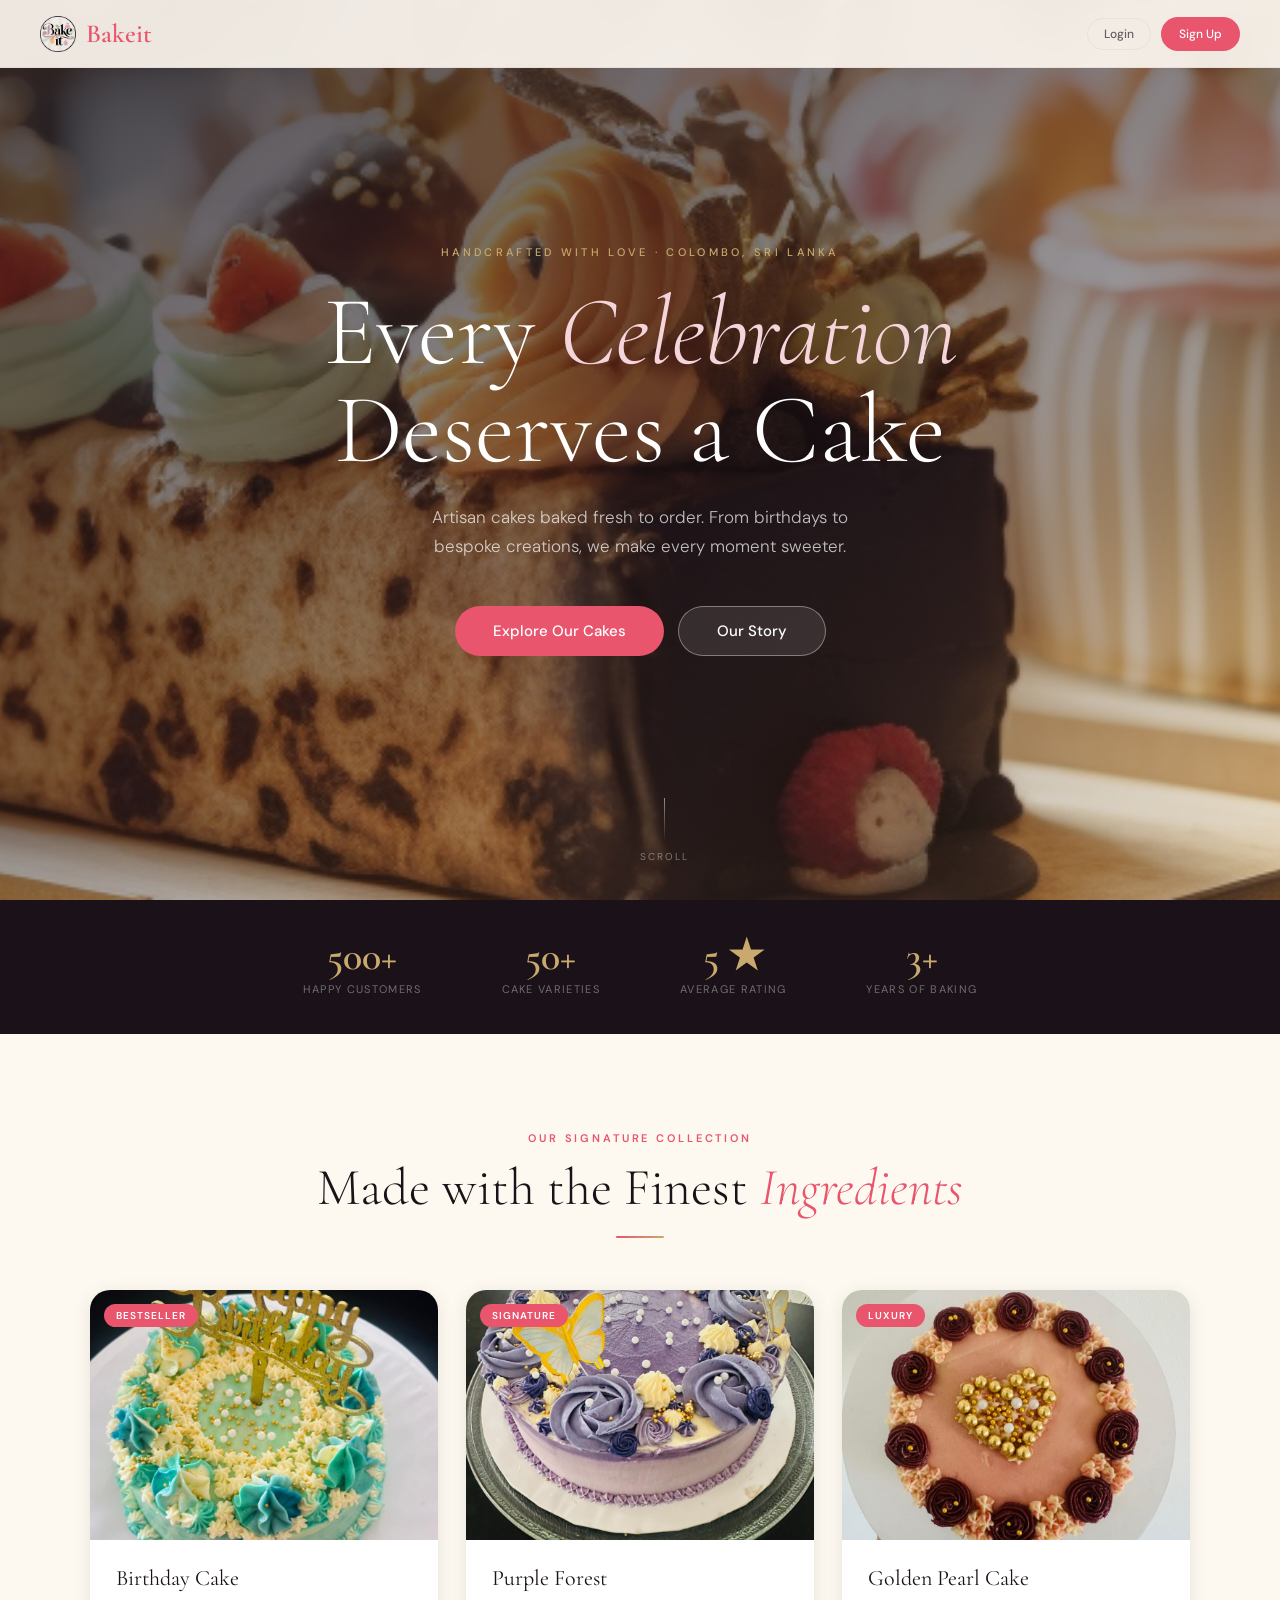
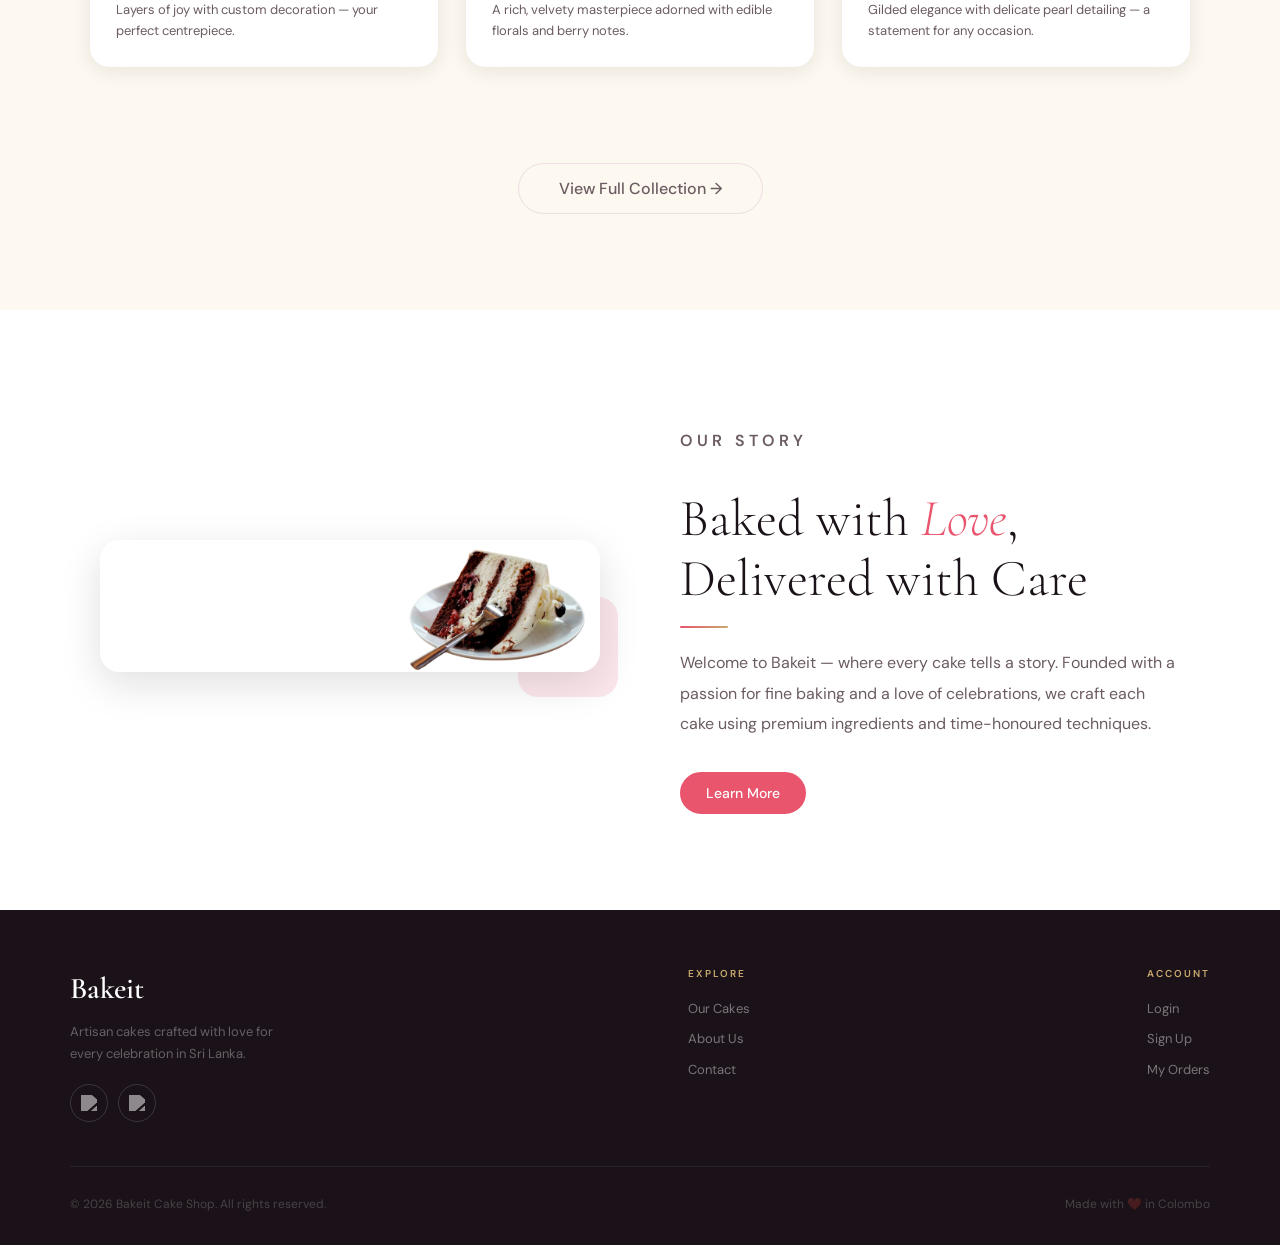
==== commit 208983ee: "updated project structure and files" ====
--- a/index.html
+++ b/index.html
@@ -1,378 +1,210 @@
 <!DOCTYPE html>
 <html lang="en">
-
 <head>
   <meta charset="UTF-8">
   <meta name="viewport" content="width=device-width, initial-scale=1.0">
-  <title>Bakeit Cake Shop</title>
-  <link href="https://fonts.googleapis.com/css2?family=Poppins:wght@300;400;600;700&display=swap" rel="stylesheet">
+  <title>Bakeit — Artisan Cake Shop</title>
+  <link href="https://fonts.googleapis.com/css2?family=Cormorant+Garamond:ital,wght@0,300;0,400;0,600;1,300;1,400&family=DM+Sans:wght@300;400;500;600&display=swap" rel="stylesheet">
+  <link rel="stylesheet" href="style/shared.css">
   <script src="scripts/firebase-config.js"></script>
+  <style>
+    /* HERO */
+    .hero { position:relative; height:100vh; min-height:640px; display:flex; align-items:center; justify-content:center; overflow:hidden; }
+    .hero-bg { position:absolute; inset:0; background:url('images/main2.png') center/cover; animation:heroZoom 22s ease-in-out infinite alternate; }
+    @keyframes heroZoom { from{transform:scale(1);} to{transform:scale(1.08);} }
+    .hero-overlay { position:absolute; inset:0; background:linear-gradient(155deg,rgba(26,18,24,0.78) 0%,rgba(26,18,24,0.44) 55%,rgba(201,169,110,0.12) 100%); }
+    .hero-content { position:relative; z-index:2; text-align:center; color:white; padding:0 24px; max-width:800px; }
+    .hero-eyebrow { font-size:11px; font-weight:500; letter-spacing:0.3em; text-transform:uppercase; color:var(--gold); margin-bottom:22px; opacity:0; animation:fadeUp 0.9s 0.2s forwards; }
+    .hero-title { font-family:'Cormorant Garamond',serif; font-size:clamp(54px,9vw,98px); font-weight:300; line-height:1.0; margin-bottom:24px; opacity:0; animation:fadeUp 0.9s 0.4s forwards; }
+    .hero-title em { font-style:italic; color:#f5d5dc; }
+    .hero-sub { font-size:17px; font-weight:300; color:rgba(255,255,255,0.72); margin-bottom:44px; line-height:1.75; opacity:0; animation:fadeUp 0.9s 0.6s forwards; }
+    .hero-btns { display:flex; gap:14px; justify-content:center; flex-wrap:wrap; opacity:0; animation:fadeUp 0.9s 0.78s forwards; }
+    .hero-btn-p { font-family:'DM Sans',sans-serif; font-size:15px; font-weight:500; color:white; background:var(--rose); border:none; padding:14px 38px; border-radius:var(--radius-full); cursor:pointer; transition:all 0.3s; }
+    .hero-btn-p:hover { background:var(--rose-deep); transform:translateY(-2px); box-shadow:0 12px 32px rgba(232,85,109,0.45); }
+    .hero-btn-g { font-family:'DM Sans',sans-serif; font-size:15px; font-weight:500; color:white; background:rgba(255,255,255,0.1); border:1.5px solid rgba(255,255,255,0.38); padding:14px 38px; border-radius:var(--radius-full); cursor:pointer; transition:all 0.3s; backdrop-filter:blur(8px); }
+    .hero-btn-g:hover { background:rgba(255,255,255,0.2); transform:translateY(-2px); }
+    .hero-scroll { position:absolute; bottom:36px; left:50%; transform:translateX(-50%); z-index:2; display:flex; flex-direction:column; align-items:center; gap:7px; color:rgba(255,255,255,0.4); font-size:10px; letter-spacing:0.2em; text-transform:uppercase; opacity:0; animation:fadeUp 1s 1.1s forwards; }
+    .scroll-line { width:1px; height:44px; background:linear-gradient(to bottom,rgba(255,255,255,0.5),transparent); animation:scrollPulse 2.5s ease-in-out infinite; }
+    @keyframes scrollPulse { 0%,100%{opacity:0.35;} 50%{opacity:1;} }
+    @keyframes fadeUp { from{opacity:0;transform:translateY(28px);} to{opacity:1;transform:translateY(0);} }
+
+    /* STATS */
+    .stats { background:var(--dark); padding:36px 40px; display:flex; justify-content:center; gap:80px; flex-wrap:wrap; }
+    .stat { text-align:center; }
+    .stat-n { font-family:'Cormorant Garamond',serif; font-size:40px; font-weight:600; color:var(--gold); line-height:1; }
+    .stat-l { font-size:11px; color:rgba(255,255,255,0.38); letter-spacing:0.12em; text-transform:uppercase; margin-top:5px; }
+
+    /* SECTION */
+    section.cakes-section { padding:96px 40px; background:var(--cream); }
+    .cakes-grid { display:grid; grid-template-columns:repeat(auto-fit,minmax(290px,1fr)); gap:28px; max-width:1100px; margin:0 auto; }
+    .cake-card { background:white; border-radius:var(--radius-lg); overflow:hidden; box-shadow:var(--shadow); cursor:pointer; transition:transform 0.4s cubic-bezier(.25,.46,.45,.94),box-shadow 0.4s; }
+    .cake-card:hover { transform:translateY(-8px); box-shadow:var(--shadow-xl); }
+    .cake-img { position:relative; height:250px; overflow:hidden; }
+    .cake-img img { width:100%; height:100%; object-fit:cover; transition:transform 0.65s cubic-bezier(.25,.46,.45,.94); }
+    .cake-card:hover .cake-img img { transform:scale(1.07); }
+    .cake-tag { position:absolute; top:14px; left:14px; background:var(--rose); color:white; font-size:10px; font-weight:600; letter-spacing:0.1em; text-transform:uppercase; padding:4px 12px; border-radius:var(--radius-full); }
+    .cake-body { padding:22px 26px 26px; }
+    .cake-body h3 { font-family:'Cormorant Garamond',serif; font-size:22px; font-weight:400; margin-bottom:5px; }
+    .cake-body p { font-size:13px; color:var(--mid); line-height:1.6; }
+    .see-more { text-align:center; padding:0 0 96px; }
+
+    /* ABOUT */
+    .about-section { background:white; }
+    .about-inner { max-width:1160px; margin:0 auto; padding:96px 40px; display:flex; align-items:center; gap:80px; flex-wrap:wrap; }
+    .about-img { flex:1; min-width:280px; position:relative; }
+    .about-img img { width:100%; border-radius:var(--radius-lg); box-shadow:var(--shadow-lg); }
+    .about-img::after { content:''; position:absolute; bottom:-18px; right:-18px; width:100px; height:100px; background:var(--rose-soft); border-radius:var(--radius-lg); z-index:-1; }
+    .about-text { flex:1; min-width:280px; }
+    .about-text p { font-size:16px; color:var(--mid); line-height:1.9; margin:20px 0 32px; }
+
+    @media(max-width:768px) {
+      .stats { gap:32px; padding:28px 20px; }
+      section.cakes-section, .see-more { padding-left:20px; padding-right:20px; }
+      .about-inner { padding:72px 20px; gap:44px; }
+      .about-img::after { display:none; }
+    }
+  </style>
 </head>
-
-<style>
-  /* --- CSS STYLES --- */
-  * {
-    margin: 0;
-    padding: 0;
-    box-sizing: border-box;
-    font-family: 'Poppins', sans-serif;
+<body>
+
+<!-- NAVBAR -->
+<nav class="nav" id="navbar">
+  <a class="nav-logo" href="index.html">
+    <img src="images/logo.png" alt="Bakeit">
+    <span class="nav-brand">Bakeit</span>
+  </a>
+  <div class="nav-right" id="authArea"></div>
+</nav>
+
+<!-- HERO -->
+<section class="hero">
+  <div class="hero-bg"></div>
+  <div class="hero-overlay"></div>
+  <div class="hero-content">
+    <p class="hero-eyebrow">Handcrafted with love · Colombo, Sri Lanka</p>
+    <h1 class="hero-title">Every <em>Celebration</em><br>Deserves a Cake</h1>
+    <p class="hero-sub">Artisan cakes baked fresh to order. From birthdays to<br>bespoke creations, we make every moment sweeter.</p>
+    <div class="hero-btns">
+      <button class="hero-btn-p" onclick="goProducts()">Explore Our Cakes</button>
+      <button class="hero-btn-g" onclick="showModal('aboutModal')">Our Story</button>
+    </div>
+  </div>
+  <div class="hero-scroll"><div class="scroll-line"></div><span>Scroll</span></div>
+</section>
+
+<!-- STATS -->
+<div class="stats">
+  <div class="stat fade-up"><div class="stat-n">500+</div><div class="stat-l">Happy Customers</div></div>
+  <div class="stat fade-up"><div class="stat-n">50+</div><div class="stat-l">Cake Varieties</div></div>
+  <div class="stat fade-up"><div class="stat-n">5 ★</div><div class="stat-l">Average Rating</div></div>
+  <div class="stat fade-up"><div class="stat-n">3+</div><div class="stat-l">Years of Baking</div></div>
+</div>
+
+<!-- FEATURED CAKES -->
+<section class="cakes-section" id="menu">
+  <div style="text-align:center; margin-bottom:52px;">
+    <p class="section-eyebrow">Our Signature Collection</p>
+    <h2 class="section-title">Made with the Finest <em>Ingredients</em></h2>
+    <div class="section-divider" style="margin:18px auto 0;"></div>
+  </div>
+  <div class="cakes-grid">
+    <div class="cake-card fade-up"><div class="cake-img"><img src="images/cake3.jpeg" alt="Birthday Cake"><span class="cake-tag">Bestseller</span></div><div class="cake-body"><h3>Birthday Cake</h3><p>Layers of joy with custom decoration — your perfect centrepiece.</p></div></div>
+    <div class="cake-card fade-up"><div class="cake-img"><img src="images/cake2.jpeg" alt="Purple Forest"><span class="cake-tag">Signature</span></div><div class="cake-body"><h3>Purple Forest</h3><p>A rich, velvety masterpiece adorned with edible florals and berry notes.</p></div></div>
+    <div class="cake-card fade-up"><div class="cake-img"><img src="images/cake.jpeg" alt="Golden Pearl"><span class="cake-tag">Luxury</span></div><div class="cake-body"><h3>Golden Pearl Cake</h3><p>Gilded elegance with delicate pearl detailing — a statement for any occasion.</p></div></div>
+  </div>
+</section>
+<div class="see-more">
+  <button class="btn-ghost btn-lg" onclick="goProducts()">View Full Collection →</button>
+</div>
+
+<!-- ABOUT -->
+<div class="about-section">
+  <div class="about-inner">
+    <div class="about-img fade-up"><img src="images/about.png" alt="About Bakeit"></div>
+    <div class="about-text fade-up">
+      <p class="section-eyebrow">Our Story</p>
+      <h2 class="section-title" style="text-align:left;">Baked with <em>Love</em>,<br>Delivered with Care</h2>
+      <div class="section-divider"></div>
+      <p>Welcome to Bakeit — where every cake tells a story. Founded with a passion for fine baking and a love of celebrations, we craft each cake using premium ingredients and time-honoured techniques.</p>
+      <button class="btn-primary" onclick="showModal('aboutModal')">Learn More</button>
+    </div>
+  </div>
+</div>
+
+<!-- FOOTER -->
+<footer class="site-footer">
+  <div class="site-footer-inner">
+    <div class="footer-brand">
+      <div class="footer-brand-name">Bakeit</div>
+      <p>Artisan cakes crafted with love for every celebration in Sri Lanka.</p>
+      <div class="footer-social">
+        <a class="footer-social-btn" href="https://www.instagram.com/bakeit_bynad/" target="_blank"><img src="https://img.icons8.com/?size=100&id=5eT5OnLluNOx&format=png"></a>
+        <div class="footer-social-btn" onclick="showModal('contactModal')"><img src="https://cdn-icons-png.flaticon.com/512/561/561127.png"></div>
+      </div>
+    </div>
+    <div class="footer-col">
+      <h4>Explore</h4>
+      <a onclick="goProducts()">Our Cakes</a>
+      <a onclick="showModal('aboutModal')">About Us</a>
+      <a onclick="showModal('contactModal')">Contact</a>
+    </div>
+    <div class="footer-col">
+      <h4>Account</h4>
+      <a onclick="location.href='login.html'">Login</a>
+      <a onclick="location.href='signup.html'">Sign Up</a>
+      <a onclick="location.href='myorders.html'">My Orders</a>
+    </div>
+  </div>
+  <div class="footer-bottom">
+    <p>© 2026 Bakeit Cake Shop. All rights reserved.</p>
+    <p>Made with ❤️ in Colombo</p>
+  </div>
+</footer>
+
+<!-- MODALS -->
+<div class="overlay" id="overlay" onclick="closeModals()">
+  <div onclick="event.stopPropagation()">
+    <div class="modal" id="aboutModal" style="display:none;">
+      <div class="modal-emoji">🍰</div>
+      <h2>About Bakeit</h2>
+      <p>Welcome to Bakeit — your favourite place for fresh and delicious cakes. We bake with love and use high-quality ingredients to make every celebration truly special. ❤️</p>
+      <button class="modal-close" onclick="closeModals()">Close</button>
+    </div>
+    <div class="modal" id="loginGateModal" style="display:none;">
+      <div class="modal-emoji">🔐</div>
+      <h2>Login Required</h2>
+      <p>Please login to explore and order from our full cake collection.</p>
+      <div class="modal-actions">
+        <button class="btn-primary btn-full" onclick="location.href='login.html'">Go to Login</button>
+        <button class="modal-close" onclick="closeModals()">Maybe later</button>
+      </div>
+    </div>
+    <div class="modal" id="contactModal" style="display:none;">
+      <div class="modal-emoji">💌</div>
+      <h2>Get in Touch</h2>
+      <p style="margin-bottom:16px;">We'd love to hear from you!</p>
+      <a style="display:flex;align-items:center;justify-content:center;gap:10px;font-size:15px;color:var(--dark);text-decoration:none;margin-bottom:10px;" href="mailto:bakeit@gmail.com">📧 bakeit@gmail.com</a>
+      <a style="display:flex;align-items:center;justify-content:center;gap:10px;font-size:15px;color:#25D366;text-decoration:none;margin-bottom:20px;" href="https://wa.me/94769207762" target="_blank">💬 WhatsApp Us</a>
+      <button class="modal-close" onclick="closeModals()">Close</button>
+    </div>
+  </div>
+</div>
+
+<script src="scripts/shared.js"></script>
+<script>
+  initNavScroll('navbar');
+  document.addEventListener('DOMContentLoaded', () => { renderAuthArea('authArea'); initScrollAnimations(); });
+
+  function goProducts() {
+    if (!getUser()) { showModal('loginGateModal'); }
+    else { location.href = 'product.html'; }
   }
-
-  body {
-    background: #fff7f8;
-    overflow-x: hidden;
+  function showModal(id) {
+    document.querySelectorAll('.modal').forEach(m => m.style.display = 'none');
+    document.getElementById(id).style.display = 'block';
+    document.getElementById('overlay').classList.add('active');
   }
-
-  header {
-    display: flex;
-    justify-content: space-between;
-    align-items: center;
-    padding: 15px 40px;
-    background: white;
-    flex-wrap: wrap;
-  }
-
-  .header-right {
-    display: flex;
-    align-items: center;
-    gap: 15px;
-  }
-
-  .logo {
-    display: flex;
-    align-items: center;
-    gap: 10px;
-    cursor: pointer;
-  }
-
-  .logo img {
-    height: 45px;
-  }
-
-  .logo span {
-    font-size: 26px;
-    font-weight: 600;
-    color: #ff5c7a;
-  }
-
-  .btn1 {
-    background: #ff5c7a;
-    color: white;
-    padding: 10px 20px;
-    border: none;
-    border-radius: 25px;
-    cursor: pointer;
-  }
-
-  .btn {
-    background: white;
-    color: #ff5c7a;
-    padding: 10px 20px;
-    border: 2px solid #ff5c7a;
-    border-radius: 20px;
-    cursor: pointer;
-    font-weight: 600;
-    text-decoration: none;
-    display: inline-block;
-  }
-
-  .btn:hover {
-    background: #ff5c7a;
-    color: white;
-  }
-
-  /* HERO SECTION */
-  .hero {
-    position: relative;
-    height: 351px;
-    width: 100%;
-    overflow: hidden;
-    display: flex;
-    align-items: center;
-    justify-content: center;
-    text-align: center;
-  }
-
-  .hero img {
-    position: absolute;
-    width: 100%;
-    height: 100%;
-    object-fit: cover;
-    top: 0;
-    left: 0;
-    z-index: 1;
-  }
-
-  .hero::after {
-    content: "";
-    position: absolute;
-    width: 100%;
-    height: 100%;
-    background: rgba(0, 0, 0, 0.4);
-    top: 0;
-    left: 0;
-    z-index: 2;
-  }
-
-  .hero-text {
-    position: relative;
-    z-index: 3;
-    color: white;
-    max-width: 600px;
-  }
-
-  .hero-text h1 {
-    font-size: 48px;
-    margin-bottom: 20px;
-  }
-
-  /* SECTION & CAKES */
-  .section {
-    padding: 60px 40px;
-    text-align: center;
-  }
-
-  .cakes {
-    display: grid;
-    grid-template-columns: repeat(auto-fit, minmax(250px, 1fr));
-    gap: 20px;
-    margin-top: 30px;
-  }
-
-  .cake {
-    background: white;
-    padding: 15px;
-    border-radius: 15px;
-    box-shadow: 0 5px 15px rgba(0, 0, 0, 0.1);
-  }
-
-  .cake img {
-    width: 100%;
-    border-radius: 10px;
-  }
-
-  .see-more {
-    text-align: center;
-    margin: 40px 0 80px;
-  }
-
-  /* MODALS & OVERLAYS */
-  #overlay {
-    display: none;
-    position: fixed;
-    top: 0;
-    left: 0;
-    width: 100%;
-    height: 100%;
-    background: rgba(0, 0, 0, 0.5);
-    z-index: 999;
-  }
-
-  .modal-box {
-    display: none;
-    position: fixed;
-    top: 50%;
-    left: 50%;
-    transform: translate(-50%, -50%);
-    background: white;
-    padding: 30px;
-    border-radius: 15px;
-    width: 90%;
-    max-width: 500px;
-    box-shadow: 0 10px 40px rgba(0, 0, 0, 0.3);
-    z-index: 1000;
-    text-align: center;
-  }
-
-  footer {
-    background: #ff5c7a;
-    color: white;
-    text-align: center;
-    padding: 30px;
-  }
-
-  .social-icons img {
-    filter: brightness(0) invert(1);
-    cursor: pointer;
-    transition: 0.3s;
-  }
-
-  .social-icons img:hover {
-    transform: scale(1.1);
-  }
-
-  /* MOBILE */
-  @media (max-width: 768px) {
-    .hero-text h1 {
-      font-size: 28px;
-    }
-
-    header {
-      padding: 10px 15px;
-    }
-
-    .header-right {
-      gap: 8px;
-    }
-
-    .btn {
-      padding: 8px 12px;
-      font-size: 12px;
-    }
-  }
-</style>
-</head>
-
-<body>
-
-  <header>
-    <div class="logo" onclick="location.reload()">
-      <img src="images/logo.png" alt="logo">
-      <span>Bakeit</span>
-    </div>
-    <div class="header-right" id="authArea">
-    </div>
-  </header>
-
-  <section class="hero">
-    <img src="images/main2.png" alt="hero cake">
-    <div class="hero-text">
-      <h1>Delicious Cake<br>For Everyone</h1>
-      <p>Freshly baked cakes made with love ❤️</p>
-      <button class="btn1" onclick="openAbout()">About Us</button>
-    </div>
-  </section>
-
-  <section class="section" id="menu">
-    <h2>Our Exclusive Cakes</h2>
-    <div class="cakes">
-      <div class="cake">
-        <img src="images/cake3.jpeg" alt="Chocolate">
-        <h3>Birthday Cake</h3>
-      </div>
-      <div class="cake">
-        <img src="images/cake2.jpeg" alt="Black Forest">
-        <h3>Purple Forest</h3>
-      </div>
-      <div class="cake">
-        <img src="images/cake.jpeg" alt="Strawberry">
-        <h3>Golden Pearl Cake</h3>
-      </div>
-    </div>
-  </section>
-
-  <div class="see-more">
-    <button class="btn" onclick="goProducts()">See More Cakes</button>
-  </div>
-
-  <div id="overlay" onclick="closeAllModals()"></div>
-
-  <div id="aboutBox" class="modal-box">
-    <h2>About Bakeit 🍰</h2>
-    <p style="margin-top:15px;color:#555;">
-      Welcome to Bakeit — your favorite place for fresh and delicious cakes.
-      We bake with love and use high-quality ingredients to make every celebration special ❤️
-    </p>
-    <button class="btn1" style="margin-top:20px;" onclick="closeAllModals()">Close</button>
-  </div>
-
-  <div id="loginPopup" class="modal-box">
-    <h3>Please login first 🔐</h3>
-    <button class="btn1" style="margin-top:15px;" onclick="window.location.href='login.html'">Go to Login</button>
-    <br><br>
-    <button onclick="closeAllModals()"
-      style="border:none; background:#ddd; padding:8px 15px; border-radius:10px; cursor:pointer;">Close</button>
-  </div>
-
-  <div id="contactBox" class="modal-box">
-    <h3>Contact Info</h3>
-    <p style="margin-top:10px;">📧 bakeit@gmail.com</p>
-    <p><a href="https://wa.me/94769207762" target="_blank" style="color:#25D366; text-decoration:none;">💬 WhatsApp</a>
-    </p>
-    <button class="btn1" style="margin-top:10px;" onclick="closeAllModals()">Close</button>
-  </div>
-
-  <footer>
-    <h3>Contact & Follow</h3>
-    <div class="social-icons" style="margin:15px 0; display:flex; justify-content:center; gap:20px;">
-      <a href="#"><img src="https://img.icons8.com/?size=100&id=5eT5OnLluNOx&format=png" width="28"
-          onclick="https://www.instagram.com/bakeit_bynad/"></a>
-      <img src="https://cdn-icons-png.flaticon.com/512/561/561127.png" width="28" onclick="openContact()">
-    </div>
-    <p>© 2026 Bakeit Cake Shop</p>
-  </footer>
-
-  <script>
-    // 1. AUTHENTICATION LOADING
-    function loadAuth() {
-      const user = JSON.parse(localStorage.getItem("user"));
-      const authArea = document.getElementById("authArea");
-
-      if (!user) {
-        // GUEST VIEW
-        authArea.innerHTML = `
-          <button class="btn" onclick="window.location.href='login.html'">Login</button>
-          <button class="btn" onclick="window.location.href='signup.html'">Sign Up</button>
-        `;
-      } else {
-        // LOGGED IN VIEW
-        let html = `
-          <img src="https://cdn-icons-png.flaticon.com/512/1046/1046857.png" width="25" title="My Orders" onclick="window.location.href='myorders.html'" style="cursor:pointer;">
-          <img src="https://cdn-icons-png.flaticon.com/512/1077/1077114.png" width="25" title="Profile" onclick="window.location.href='profile.html'" style="cursor:pointer;">
-        `;
-
-        if (user.email === "admin@gmail.com") {
-          html += `<button class="btn" onclick="window.location.href='admin.html'">Admin</button>`;
-        } else {
-          html += `<button class="btn" onclick="logout()">Logout</button>`;
-        }
-
-        authArea.innerHTML = html;
-      }
-    }
-
-    function logout() {
-      localStorage.removeItem("user");
-      location.reload();
-    }
-
-    // 2. NAVIGATION LOGIC
-    function goProducts() {
-      const user = JSON.parse(localStorage.getItem("user"));
-      if (!user) {
-        openLoginPopup();
-      } else {
-        window.location.href = "product.html";
-      }
-    }
-
-    // 3. MODAL CONTROL
-    function openAbout() {
-      document.getElementById("aboutBox").style.display = "block";
-      document.getElementById("overlay").style.display = "block";
-    }
-
-    function openLoginPopup() {
-      document.getElementById("loginPopup").style.display = "block";
-      document.getElementById("overlay").style.display = "block";
-    }
-
-    function openContact() {
-      document.getElementById("contactBox").style.display = "block";
-      document.getElementById("overlay").style.display = "block";
-    }
-
-    function closeAllModals() {
-      document.getElementById("aboutBox").style.display = "none";
-      document.getElementById("loginPopup").style.display = "none";
-      document.getElementById("contactBox").style.display = "none";
-      document.getElementById("overlay").style.display = "none";
-    }
-
-    // Initial Load
-    loadAuth();
-  </script>
-
+  function closeModals() { document.getElementById('overlay').classList.remove('active'); }
+</script>
 </body>
-
-</html>2+</html>
--- a/style/shared.css
+++ b/style/shared.css
@@ -0,0 +1,265 @@
+/* ═══════════════════════════════════════
+   BAKEIT — SHARED DESIGN SYSTEM
+   ═══════════════════════════════════════ */
+:root {
+  --rose: #e8556d;
+  --rose-deep: #c73e56;
+  --rose-hover: #d4465e;
+  --rose-soft: #fce8ec;
+  --rose-pale: #fff4f6;
+  --cream: #fdf8f0;
+  --cream-dark: #f7efe4;
+  --dark: #1a1218;
+  --dark2: #2d2030;
+  --mid: #6b5c62;
+  --muted: #9e8e94;
+  --light: #d4bfc5;
+  --border: #eedde2;
+  --white: #ffffff;
+  --gold: #c9a96e;
+  --gold-pale: #fdf3e3;
+  --success: #4caf7d;
+  --warning: #f4a261;
+  --error: #e63946;
+  --info: #4895ef;
+
+  --radius-sm: 8px;
+  --radius: 14px;
+  --radius-lg: 20px;
+  --radius-xl: 28px;
+  --radius-full: 100px;
+
+  --shadow-sm: 0 2px 8px rgba(26,18,24,0.06);
+  --shadow: 0 4px 20px rgba(26,18,24,0.09);
+  --shadow-lg: 0 12px 40px rgba(26,18,24,0.13);
+  --shadow-xl: 0 24px 64px rgba(26,18,24,0.18);
+
+  --nav-h: 68px;
+  --sidebar-w: 240px;
+}
+
+*, *::before, *::after { margin:0; padding:0; box-sizing:border-box; }
+html { scroll-behavior:smooth; }
+body {
+  font-family:'DM Sans',sans-serif;
+  background:var(--cream);
+  color:var(--dark);
+  overflow-x:hidden;
+  line-height:1.5;
+}
+
+/* ── TYPOGRAPHY ── */
+.font-display { font-family:'Cormorant Garamond',serif; }
+
+/* ── BUTTONS ── */
+.btn-primary {
+  display:inline-flex; align-items:center; justify-content:center; gap:8px;
+  font-family:'DM Sans',sans-serif; font-size:14px; font-weight:500;
+  color:white; background:var(--rose); border:2px solid var(--rose);
+  padding:10px 24px; border-radius:var(--radius-full);
+  cursor:pointer; transition:all 0.25s; text-decoration:none; white-space:nowrap;
+}
+.btn-primary:hover { background:var(--rose-deep); border-color:var(--rose-deep); transform:translateY(-1px); box-shadow:0 8px 24px rgba(232,85,109,0.38); }
+.btn-primary:active { transform:translateY(0); }
+.btn-primary:disabled { opacity:0.55; cursor:not-allowed; transform:none; box-shadow:none; }
+
+.btn-ghost {
+  display:inline-flex; align-items:center; justify-content:center; gap:8px;
+  font-family:'DM Sans',sans-serif; font-size:14px; font-weight:500;
+  color:var(--mid); background:transparent; border:1.5px solid var(--border);
+  padding:10px 24px; border-radius:var(--radius-full);
+  cursor:pointer; transition:all 0.25s; text-decoration:none; white-space:nowrap;
+}
+.btn-ghost:hover { border-color:var(--rose); color:var(--rose); background:var(--rose-pale); }
+
+.btn-dark {
+  display:inline-flex; align-items:center; justify-content:center; gap:8px;
+  font-family:'DM Sans',sans-serif; font-size:14px; font-weight:500;
+  color:white; background:var(--dark); border:2px solid var(--dark);
+  padding:10px 24px; border-radius:var(--radius-full);
+  cursor:pointer; transition:all 0.25s; text-decoration:none; white-space:nowrap;
+}
+.btn-dark:hover { background:var(--dark2); border-color:var(--dark2); transform:translateY(-1px); }
+
+.btn-success {
+  display:inline-flex; align-items:center; justify-content:center; gap:8px;
+  font-family:'DM Sans',sans-serif; font-size:14px; font-weight:500;
+  color:white; background:var(--success); border:2px solid var(--success);
+  padding:10px 24px; border-radius:var(--radius-full);
+  cursor:pointer; transition:all 0.25s; white-space:nowrap;
+}
+.btn-success:hover { filter:brightness(1.1); transform:translateY(-1px); }
+
+.btn-danger {
+  display:inline-flex; align-items:center; justify-content:center; gap:8px;
+  font-family:'DM Sans',sans-serif; font-size:14px; font-weight:500;
+  color:white; background:var(--error); border:2px solid var(--error);
+  padding:10px 24px; border-radius:var(--radius-full);
+  cursor:pointer; transition:all 0.25s; white-space:nowrap;
+}
+.btn-danger:hover { filter:brightness(1.1); transform:translateY(-1px); }
+
+.btn-warning {
+  display:inline-flex; align-items:center; justify-content:center; gap:8px;
+  font-family:'DM Sans',sans-serif; font-size:14px; font-weight:500;
+  color:white; background:var(--warning); border:2px solid var(--warning);
+  padding:8px 16px; border-radius:var(--radius-full);
+  cursor:pointer; transition:all 0.25s; white-space:nowrap; font-size:13px;
+}
+.btn-warning:hover { filter:brightness(1.1); }
+
+.btn-sm { padding:7px 16px !important; font-size:12px !important; }
+.btn-lg { padding:14px 40px !important; font-size:16px !important; }
+.btn-full { width:100%; }
+
+/* ── FORM ELEMENTS ── */
+.field { margin-bottom:18px; }
+.field label {
+  display:block; font-size:11px; font-weight:600; color:var(--mid);
+  letter-spacing:0.1em; text-transform:uppercase; margin-bottom:7px;
+}
+.field input, .field select, .field textarea {
+  width:100%; padding:12px 16px;
+  border:1.5px solid var(--border); border-radius:var(--radius);
+  font-family:'DM Sans',sans-serif; font-size:14px; color:var(--dark);
+  background:white; outline:none; transition:all 0.25s;
+}
+.field input:focus, .field select:focus, .field textarea:focus {
+  border-color:var(--rose); box-shadow:0 0 0 3px rgba(232,85,109,0.1);
+}
+.field input::placeholder, .field textarea::placeholder { color:var(--muted); }
+.field textarea { resize:vertical; min-height:100px; }
+
+/* ── CARDS ── */
+.card {
+  background:white; border-radius:var(--radius-lg);
+  box-shadow:var(--shadow); border:1px solid rgba(212,191,197,0.15);
+  overflow:hidden;
+}
+.card-pad { padding:28px; }
+
+/* ── STATUS BADGES ── */
+.badge {
+  display:inline-flex; align-items:center; gap:5px;
+  font-size:11px; font-weight:600; letter-spacing:0.05em;
+  padding:4px 11px; border-radius:var(--radius-full);
+}
+.badge-pending { background:#fff3cd; color:#856404; }
+.badge-price-set { background:#cff4fc; color:#0c5460; }
+.badge-delivering { background:#fff0d4; color:#934d00; }
+.badge-delivered { background:#d1f2e1; color:#155724; }
+.badge-cancelled { background:#f8d7da; color:#721c24; }
+
+/* ── NAVBAR (shared) ── */
+.nav {
+  position:fixed; top:0; left:0; right:0; z-index:500;
+  height:var(--nav-h); padding:0 40px;
+  display:flex; align-items:center; justify-content:space-between;
+  background:rgba(253,248,240,0.92); backdrop-filter:blur(20px);
+  border-bottom:1px solid rgba(212,191,197,0.3); transition:box-shadow 0.3s;
+}
+.nav.scrolled { box-shadow:var(--shadow); }
+.nav-logo { display:flex; align-items:center; gap:10px; text-decoration:none; cursor:pointer; }
+.nav-logo img { height:36px; }
+.nav-brand { font-family:'Cormorant Garamond',serif; font-size:26px; font-weight:600; color:var(--rose); }
+.nav-right { display:flex; align-items:center; gap:10px; }
+.nav-icon {
+  width:36px; height:36px; border-radius:50%; border:1.5px solid var(--border);
+  background:transparent; cursor:pointer; transition:all 0.2s;
+  display:flex; align-items:center; justify-content:center;
+}
+.nav-icon:hover { border-color:var(--rose); background:var(--rose-pale); }
+.nav-icon img { width:17px; opacity:0.65; }
+
+/* ── PAGE BODY OFFSET ── */
+.page-body { padding-top:var(--nav-h); min-height:100vh; }
+
+/* ── MODAL/OVERLAY ── */
+.overlay {
+  display:none; position:fixed; inset:0;
+  background:rgba(26,18,24,0.62); backdrop-filter:blur(6px);
+  z-index:800; align-items:center; justify-content:center; padding:20px;
+}
+.overlay.active { display:flex; }
+.modal {
+  background:white; border-radius:var(--radius-xl); padding:44px 40px;
+  width:100%; max-width:480px; text-align:center;
+  box-shadow:var(--shadow-xl);
+  animation:modalIn 0.32s cubic-bezier(.34,1.56,.64,1);
+}
+.modal.modal-wide { max-width:640px; }
+@keyframes modalIn { from{opacity:0;transform:scale(0.9) translateY(20px);} to{opacity:1;transform:scale(1) translateY(0);} }
+.modal-emoji { font-size:44px; margin-bottom:14px; }
+.modal h2 { font-family:'Cormorant Garamond',serif; font-size:28px; font-weight:400; color:var(--dark); margin-bottom:10px; }
+.modal p { font-size:14px; color:var(--mid); line-height:1.75; margin-bottom:24px; }
+.modal-actions { display:flex; flex-direction:column; gap:10px; align-items:center; }
+.modal-close {
+  background:none; border:none; font-size:13px; color:var(--muted);
+  cursor:pointer; padding:8px 20px; border-radius:var(--radius-full);
+  transition:all 0.2s;
+}
+.modal-close:hover { background:var(--rose-pale); color:var(--rose); }
+
+/* ── TOAST ── */
+#toast-container { position:fixed; bottom:28px; right:28px; z-index:9999; display:flex; flex-direction:column; gap:10px; }
+.toast {
+  display:flex; align-items:center; gap:12px;
+  background:var(--dark); color:white; padding:14px 20px;
+  border-radius:var(--radius); box-shadow:var(--shadow-lg);
+  font-size:14px; font-weight:400; max-width:320px;
+  animation:toastIn 0.35s cubic-bezier(.34,1.56,.64,1);
+  cursor:pointer;
+}
+.toast.success { background:#1e4d35; }
+.toast.error { background:#6b1a22; }
+.toast.warning { background:#6b3d0e; }
+.toast-icon { font-size:18px; flex-shrink:0; }
+@keyframes toastIn { from{opacity:0;transform:translateX(32px);} to{opacity:1;transform:translateX(0);} }
+@keyframes toastOut { to{opacity:0;transform:translateX(32px);} }
+
+/* ── LOADER ── */
+.spinner { width:20px; height:20px; border:2.5px solid rgba(255,255,255,0.3); border-top-color:white; border-radius:50%; animation:spin 0.7s linear infinite; }
+@keyframes spin { to { transform:rotate(360deg); } }
+
+/* ── SECTION HEADER ── */
+.section-eyebrow { font-size:11px; font-weight:600; letter-spacing:0.26em; text-transform:uppercase; color:var(--rose); margin-bottom:12px; }
+.section-title { font-family:'Cormorant Garamond',serif; font-size:clamp(32px,5vw,52px); font-weight:300; line-height:1.15; }
+.section-title em { font-style:italic; color:var(--rose); }
+.section-divider { width:48px; height:2px; background:linear-gradient(90deg,var(--rose),var(--gold)); border-radius:2px; margin:18px 0 0; }
+
+/* ── ANIMATIONS ── */
+.fade-up { opacity:0; transform:translateY(30px); transition:opacity 0.6s, transform 0.6s; }
+.fade-up.visible { opacity:1; transform:translateY(0); }
+
+/* ── SCROLLBAR ── */
+::-webkit-scrollbar { width:6px; }
+::-webkit-scrollbar-track { background:transparent; }
+::-webkit-scrollbar-thumb { background:var(--light); border-radius:10px; }
+::-webkit-scrollbar-thumb:hover { background:var(--rose); }
+
+/* ── FOOTER ── */
+.site-footer {
+  background:var(--dark); padding:56px 40px 32px;
+}
+.site-footer-inner {
+  max-width:1140px; margin:0 auto;
+  display:flex; justify-content:space-between; flex-wrap:wrap; gap:36px;
+  padding-bottom:44px; border-bottom:1px solid rgba(255,255,255,0.07);
+}
+.footer-brand-name { font-family:'Cormorant Garamond',serif; font-size:30px; font-weight:600; color:white; }
+.footer-brand p { font-size:13px; color:rgba(255,255,255,0.33); margin-top:10px; max-width:220px; line-height:1.75; }
+.footer-col h4 { font-size:10px; font-weight:600; letter-spacing:0.2em; text-transform:uppercase; color:var(--gold); margin-bottom:18px; }
+.footer-col a { display:block; font-size:13px; color:rgba(255,255,255,0.42); text-decoration:none; margin-bottom:11px; transition:color 0.2s; cursor:pointer; }
+.footer-col a:hover { color:white; }
+.footer-social { display:flex; gap:10px; margin-top:18px; }
+.footer-social-btn { width:38px; height:38px; border-radius:50%; border:1px solid rgba(255,255,255,0.14); display:flex; align-items:center; justify-content:center; cursor:pointer; transition:all 0.22s; text-decoration:none; }
+.footer-social-btn:hover { border-color:var(--rose); background:rgba(232,85,109,0.15); }
+.footer-social-btn img { width:16px; filter:brightness(0) invert(1); opacity:0.5; }
+.footer-social-btn:hover img { opacity:1; }
+.footer-bottom { max-width:1140px; margin:28px auto 0; display:flex; justify-content:space-between; flex-wrap:wrap; gap:8px; }
+.footer-bottom p { font-size:12px; color:rgba(255,255,255,0.2); }
+
+@media(max-width:768px) {
+  .nav { padding:0 16px; }
+  .site-footer { padding:44px 20px 24px; }
+}
